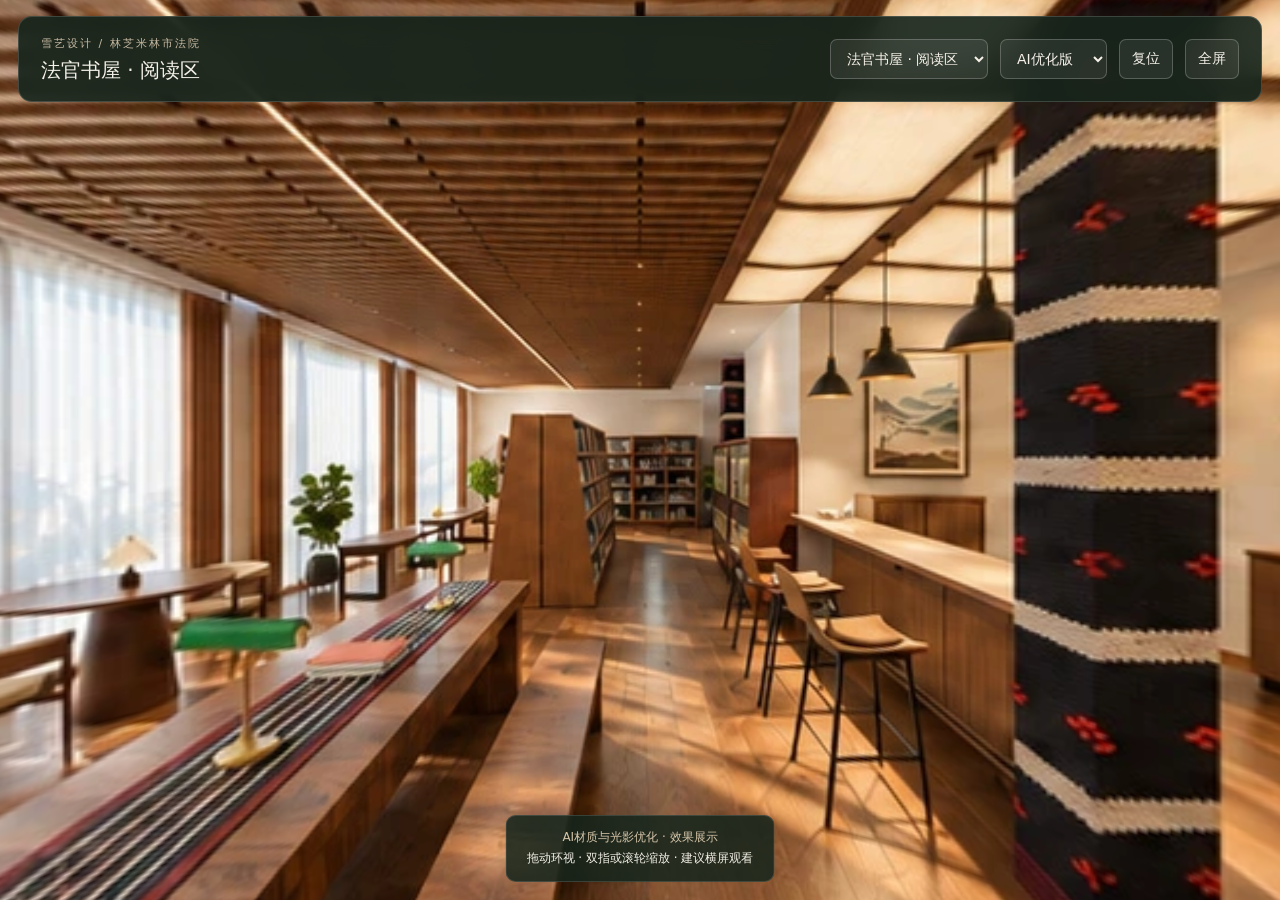
==== milin-panorama/index.html @ 1f631b71 "Add files via upload" ====
<!doctype html><html lang="zh-CN"><head><meta charset="utf-8"><meta name="viewport" content="width=device-width,initial-scale=1,viewport-fit=cover"><meta name="robots" content="noindex,nofollow"><meta name="description" content="雪艺设计｜林芝米林市法院公共空间设计方案，八个区域360度全景浏览。"><title>林芝米林市法院 · 360°空间全景｜雪艺设计</title><style>
*{box-sizing:border-box}body{margin:0;background:#17201c;color:#f3f0e7;font:14px 'Microsoft YaHei',system-ui,sans-serif}canvas{width:100vw;height:100dvh;display:block;touch-action:none;cursor:grab}canvas.drag{cursor:grabbing}header{position:fixed;top:max(16px,env(safe-area-inset-top));left:18px;right:18px;padding:17px 22px;display:flex;align-items:center;gap:12px;border:1px solid #ffffff28;border-radius:14px;background:#17251ce8;backdrop-filter:blur(16px)}.brand{flex:1}.brand small{font-size:11px;color:#c7baa3;letter-spacing:2px}h1{margin:6px 0 0;font-size:20px;font-weight:500}button,select{font:inherit;color:#f5f1e8;background:#ffffff12;border:1px solid #ffffff38;border-radius:7px;padding:10px 12px;cursor:pointer}select option{background:#26352d}button:hover{background:#ffffff28}footer{position:fixed;bottom:max(18px,env(safe-area-inset-bottom));left:50%;transform:translateX(-50%);text-align:center;padding:11px 20px;border:1px solid #ffffff22;border-radius:10px;background:#17251cdd;white-space:nowrap;font-size:12px;line-height:1.8}#detail{color:#d5c5a9}#welcome{position:fixed;inset:0;background:radial-gradient(ellipse at 50% 30%,#425346,#17211b);display:grid;place-items:center}.card{padding:36px;max-width:480px;text-align:center}.card h2{font-weight:400;font-size:27px}.card p{color:#cdd4ca;line-height:1.9}#status{color:#e4ccb0}#loading{display:none;position:fixed;top:50%;left:50%;transform:translate(-50%,-50%);padding:16px 24px;background:#17251cdd;border-radius:10px;pointer-events:none}#pick{display:none}@media(max-width:720px){header{top:max(8px,env(safe-area-inset-top));left:8px;right:8px;padding:12px;gap:8px;flex-wrap:wrap}.brand{flex-basis:100%}h1{font-size:17px}select{padding:8px;font-size:12px;min-width:0}#regions{flex:1}#quality{width:100px}button{font-size:12px;padding:8px}footer{font-size:10px;padding:8px 12px;bottom:max(10px,env(safe-area-inset-bottom))}.brand small{font-size:10px}}@media(max-height:480px){header{padding:8px 12px}.brand{flex-basis:auto}h1{font-size:15px}.brand small{font-size:9px}footer{bottom:6px;padding:4px 12px}}
</style></head><body><canvas id="screen" aria-label="拖动查看360度空间"></canvas><div id="welcome"><div class="card"><h2>走进设计空间</h2><p>林芝米林市法院 · 公共空间设计方案<br>正在载入全景，请稍候。</p><div id="status"></div><button id="retry">重新载入</button></div></div><header><div class="brand"><small>雪艺设计 / 林芝米林市法院</small><h1 id="title">360°空间全景</h1></div><select id="regions" aria-label="选择区域"></select><select id="quality" aria-label="画面版本"><option value="ai">AI优化版</option><option value="8k">8K细节版</option></select><button id="reset">复位</button><button id="full">全屏</button></header><footer><span id="detail"></span><br><span id="hint">拖动环视 · 双指或滚轮缩放 · 建议横屏观看</span></footer><input id="pick" type="file"><div id="loading">正在载入全景…</div><script>
const $=id=>document.getElementById(id),canvas=$('screen');
const gl=canvas.getContext('webgl',{alpha:false,antialias:false,preserveDrawingBuffer:true});
let yaw=0,pitch=0,fov=80,ready=false,items=[],texture=null,serial=0;
const vertex='attribute vec2 p; varying vec2 uv; void main(){uv=p;gl_Position=vec4(p,0.,1.);}';
const fragment=`precision highp float; varying vec2 uv; uniform sampler2D pano; uniform float aspect,yaw,pitch,tanFov; const float PI=3.141592653589793;
void main(){vec3 d=normalize(vec3(uv.x*aspect*tanFov,uv.y*tanFov,1.));float cp=cos(pitch),sp=sin(pitch);d=vec3(d.x,d.y*cp+d.z*sp,d.z*cp-d.y*sp);float cy=cos(yaw),sy=sin(yaw);d=vec3(d.x*cy+d.z*sy,d.y,d.z*cy-d.x*sy);vec2 st=vec2(fract(atan(d.x,d.z)/(2.*PI)+.5),.5+asin(clamp(d.y,-1.,1.))/PI);gl_FragColor=texture2D(pano,st);}`;
function compile(type,src){let s=gl.createShader(type);gl.shaderSource(s,src);gl.compileShader(s);if(!gl.getShaderParameter(s,gl.COMPILE_STATUS))throw Error(gl.getShaderInfoLog(s));return s}
let program,uniform={};
try{if(!gl)throw Error('当前浏览器未启用WebGL，请用Chrome或Edge打开。');program=gl.createProgram();gl.attachShader(program,compile(gl.VERTEX_SHADER,vertex));gl.attachShader(program,compile(gl.FRAGMENT_SHADER,fragment));gl.linkProgram(program);if(!gl.getProgramParameter(program,gl.LINK_STATUS))throw Error(gl.getProgramInfoLog(program));gl.useProgram(program);let b=gl.createBuffer();gl.bindBuffer(gl.ARRAY_BUFFER,b);gl.bufferData(gl.ARRAY_BUFFER,new Float32Array([-1,-1,1,-1,-1,1,-1,1,1,-1,1,1]),gl.STATIC_DRAW);let p=gl.getAttribLocation(program,'p');gl.enableVertexAttribArray(p);gl.vertexAttribPointer(p,2,gl.FLOAT,false,0,0);for(const k of ['pano','aspect','yaw','pitch','tanFov'])uniform[k]=gl.getUniformLocation(program,k)}catch(e){$('status').textContent=e.message}
function draw(){if(!ready||!gl)return;let ratio=Math.min(devicePixelRatio||1,2),w=Math.round(innerWidth*ratio),h=Math.round(innerHeight*ratio);if(canvas.width!==w||canvas.height!==h){canvas.width=w;canvas.height=h}gl.viewport(0,0,w,h);gl.uniform1f(uniform.aspect,w/h);gl.uniform1f(uniform.yaw,yaw);gl.uniform1f(uniform.pitch,pitch);gl.uniform1f(uniform.tanFov,Math.tan(fov*Math.PI/360));gl.uniform1i(uniform.pano,0);gl.drawArrays(gl.TRIANGLES,0,6)}
function reset(){yaw=0;pitch=0;fov=80;draw()}
function load(i){if(!items[i]||!gl)return;let ticket=++serial,item=items[i];$('loading').style.display='block';let image=new Image();image.onload=()=>{if(ticket!==serial)return;try{if(image.naturalWidth!==2*image.naturalHeight)throw Error('请选择2:1比例的360全景图。');let max=gl.getParameter(gl.MAX_TEXTURE_SIZE),src=image;if(image.naturalWidth>max){src=document.createElement('canvas');src.width=max;src.height=max/2;src.getContext('2d').drawImage(image,0,0,src.width,src.height)}if(texture)gl.deleteTexture(texture);texture=gl.createTexture();gl.bindTexture(gl.TEXTURE_2D,texture);gl.pixelStorei(gl.UNPACK_FLIP_Y_WEBGL,true);gl.texImage2D(gl.TEXTURE_2D,0,gl.RGB,gl.RGB,gl.UNSIGNED_BYTE,src);gl.texParameteri(gl.TEXTURE_2D,gl.TEXTURE_WRAP_S,gl.CLAMP_TO_EDGE);gl.texParameteri(gl.TEXTURE_2D,gl.TEXTURE_WRAP_T,gl.CLAMP_TO_EDGE);gl.texParameteri(gl.TEXTURE_2D,gl.TEXTURE_MIN_FILTER,gl.LINEAR);gl.texParameteri(gl.TEXTURE_2D,gl.TEXTURE_MAG_FILTER,gl.LINEAR);if(gl.getError()!==gl.NO_ERROR)throw Error('全景载入失败，请通过“选择图片”重新选择文件。');ready=true;$('welcome').style.display='none';$('status').textContent='';$('title').textContent=item.label;$('regions').value=String(i);reset()}catch(e){$('welcome').style.display='grid';$('status').textContent=e.message}finally{$('loading').style.display='none'}};image.onerror=()=>{$('loading').style.display='none';$('welcome').style.display='grid';$('status').textContent='图片暂未加载，请检查网络后重试。'};image.src=item.url}
function setItems(next){for(const i of items)if(i.blob)URL.revokeObjectURL(i.url);items=next;$('regions').replaceChildren(...items.map((i,n)=>{let o=document.createElement('option');o.value=n;o.textContent=i.label;return o}));if(items.length)load(0)}
$('regions').onchange=e=>load(Number(e.target.value));$('reset').onclick=reset;$('full').onclick=()=>{if(document.fullscreenElement)document.exitFullscreen();else if(document.documentElement.requestFullscreen)document.documentElement.requestFullscreen().catch(()=>{});else $('hint').textContent='可横屏浏览以获得更大视野';};
let drag=null,pointers=new Map(),pinch=null;
canvas.onpointerdown=e=>{pointers.set(e.pointerId,{x:e.clientX,y:e.clientY});canvas.setPointerCapture(e.pointerId);if(pointers.size===1)drag={x:e.clientX,y:e.clientY,yaw,pitch};else{const p=[...pointers.values()];pinch={distance:Math.hypot(p[0].x-p[1].x,p[0].y-p[1].y),fov};drag=null}canvas.classList.add('drag')};
canvas.onpointermove=e=>{if(!pointers.has(e.pointerId))return;pointers.set(e.pointerId,{x:e.clientX,y:e.clientY});if(pointers.size>1&&pinch){const p=[...pointers.values()],d=Math.hypot(p[0].x-p[1].x,p[0].y-p[1].y);fov=Math.max(35,Math.min(110,pinch.fov*pinch.distance/Math.max(d,1)))}else if(drag){yaw=drag.yaw-(e.clientX-drag.x)*.004;pitch=Math.max(-Math.PI/2+.01,Math.min(Math.PI/2-.01,drag.pitch+(e.clientY-drag.y)*.004))}draw()};
canvas.onpointerup=canvas.onpointercancel=e=>{pointers.delete(e.pointerId);drag=null;pinch=null;if(pointers.size===1){const p=[...pointers.values()][0];drag={x:p.x,y:p.y,yaw,pitch}}canvas.classList.remove('drag')};
canvas.addEventListener('wheel',e=>{e.preventDefault();fov=Math.max(35,Math.min(110,fov+e.deltaY*.04));draw()},{passive:false});
addEventListener('resize',draw);addEventListener('keydown',e=>{if(e.target.tagName==='SELECT')return;let handled=true;if(e.key==='ArrowLeft')yaw-=.08;else if(e.key==='ArrowRight')yaw+=.08;else if(e.key==='ArrowUp')pitch=Math.min(Math.PI/2-.01,pitch+.08);else if(e.key==='ArrowDown')pitch=Math.max(-Math.PI/2+.01,pitch-.08);else handled=false;if(handled){e.preventDefault();draw()}});
const catalog=[{"label": "党员活动室", "id": "01"}, {"label": "法官办公室", "id": "02"}, {"label": "法官书屋 · 阅读区", "id": "03"}, {"label": "法官书屋 · 藏书区", "id": "04"}, {"label": "休息交流区", "id": "05"}, {"label": "一体吧台区", "id": "06"}, {"label": "东侧通道", "id": "07"}, {"label": "配套储藏间", "id": "08"}];

function populate(index=2){const mode=$('quality').value;setItems(catalog.map(n=>({url:'assets/'+n.id+'-'+mode+'.webp',label:n.label})));if(index)load(index);$('detail').textContent=mode==='ai'?'AI材质与光影优化 · 效果展示':'8K渲染 · 细节查看';}
$('quality').onchange=()=>populate(Number($('regions').value)||0);
$('retry').onclick=()=>load(Number($('regions').value)||0);
populate(2);
</script></body></html>
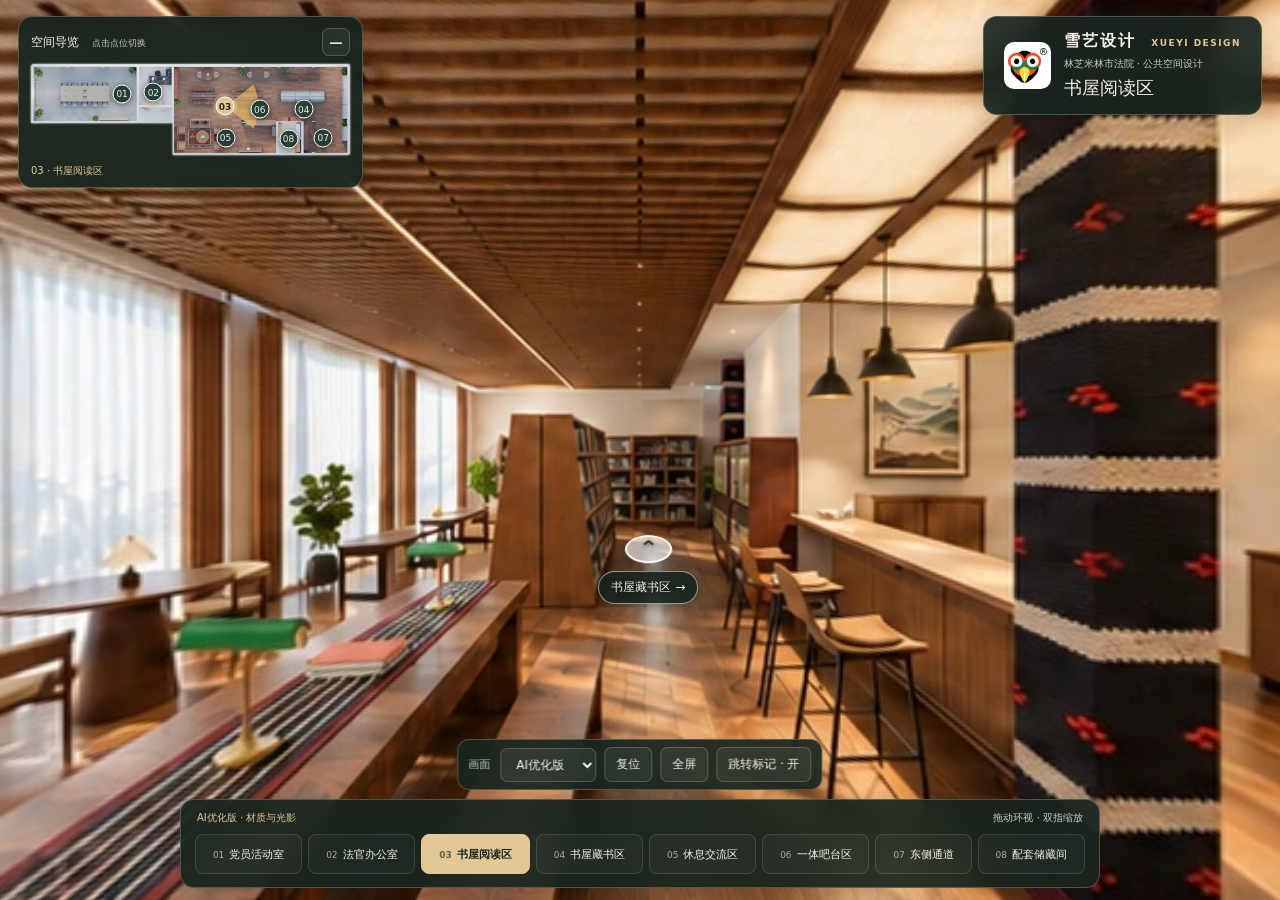
==== commit d8b971a9: "Add files via upload" ====
--- a/milin-panorama/index.html
+++ b/milin-panorama/index.html
@@ -1,30 +1,7 @@
-<!doctype html><html lang="zh-CN"><head><meta charset="utf-8"><meta name="viewport" content="width=device-width,initial-scale=1,viewport-fit=cover"><meta name="robots" content="noindex,nofollow"><meta name="description" content="雪艺设计｜林芝米林市法院公共空间设计方案，八个区域360度全景浏览。"><title>林芝米林市法院 · 360°空间全景｜雪艺设计</title><style>
-*{box-sizing:border-box}body{margin:0;background:#17201c;color:#f3f0e7;font:14px 'Microsoft YaHei',system-ui,sans-serif}canvas{width:100vw;height:100dvh;display:block;touch-action:none;cursor:grab}canvas.drag{cursor:grabbing}header{position:fixed;top:max(16px,env(safe-area-inset-top));left:18px;right:18px;padding:17px 22px;display:flex;align-items:center;gap:12px;border:1px solid #ffffff28;border-radius:14px;background:#17251ce8;backdrop-filter:blur(16px)}.brand{flex:1}.brand small{font-size:11px;color:#c7baa3;letter-spacing:2px}h1{margin:6px 0 0;font-size:20px;font-weight:500}button,select{font:inherit;color:#f5f1e8;background:#ffffff12;border:1px solid #ffffff38;border-radius:7px;padding:10px 12px;cursor:pointer}select option{background:#26352d}button:hover{background:#ffffff28}footer{position:fixed;bottom:max(18px,env(safe-area-inset-bottom));left:50%;transform:translateX(-50%);text-align:center;padding:11px 20px;border:1px solid #ffffff22;border-radius:10px;background:#17251cdd;white-space:nowrap;font-size:12px;line-height:1.8}#detail{color:#d5c5a9}#welcome{position:fixed;inset:0;background:radial-gradient(ellipse at 50% 30%,#425346,#17211b);display:grid;place-items:center}.card{padding:36px;max-width:480px;text-align:center}.card h2{font-weight:400;font-size:27px}.card p{color:#cdd4ca;line-height:1.9}#status{color:#e4ccb0}#loading{display:none;position:fixed;top:50%;left:50%;transform:translate(-50%,-50%);padding:16px 24px;background:#17251cdd;border-radius:10px;pointer-events:none}#pick{display:none}@media(max-width:720px){header{top:max(8px,env(safe-area-inset-top));left:8px;right:8px;padding:12px;gap:8px;flex-wrap:wrap}.brand{flex-basis:100%}h1{font-size:17px}select{padding:8px;font-size:12px;min-width:0}#regions{flex:1}#quality{width:100px}button{font-size:12px;padding:8px}footer{font-size:10px;padding:8px 12px;bottom:max(10px,env(safe-area-inset-bottom))}.brand small{font-size:10px}}@media(max-height:480px){header{padding:8px 12px}.brand{flex-basis:auto}h1{font-size:15px}.brand small{font-size:9px}footer{bottom:6px;padding:4px 12px}}
-</style></head><body><canvas id="screen" aria-label="拖动查看360度空间"></canvas><div id="welcome"><div class="card"><h2>走进设计空间</h2><p>林芝米林市法院 · 公共空间设计方案<br>正在载入全景，请稍候。</p><div id="status"></div><button id="retry">重新载入</button></div></div><header><div class="brand"><small>雪艺设计 / 林芝米林市法院</small><h1 id="title">360°空间全景</h1></div><select id="regions" aria-label="选择区域"></select><select id="quality" aria-label="画面版本"><option value="ai">AI优化版</option><option value="8k">8K细节版</option></select><button id="reset">复位</button><button id="full">全屏</button></header><footer><span id="detail"></span><br><span id="hint">拖动环视 · 双指或滚轮缩放 · 建议横屏观看</span></footer><input id="pick" type="file"><div id="loading">正在载入全景…</div><script>
-const $=id=>document.getElementById(id),canvas=$('screen');
-const gl=canvas.getContext('webgl',{alpha:false,antialias:false,preserveDrawingBuffer:true});
-let yaw=0,pitch=0,fov=80,ready=false,items=[],texture=null,serial=0;
-const vertex='attribute vec2 p; varying vec2 uv; void main(){uv=p;gl_Position=vec4(p,0.,1.);}';
-const fragment=`precision highp float; varying vec2 uv; uniform sampler2D pano; uniform float aspect,yaw,pitch,tanFov; const float PI=3.141592653589793;
-void main(){vec3 d=normalize(vec3(uv.x*aspect*tanFov,uv.y*tanFov,1.));float cp=cos(pitch),sp=sin(pitch);d=vec3(d.x,d.y*cp+d.z*sp,d.z*cp-d.y*sp);float cy=cos(yaw),sy=sin(yaw);d=vec3(d.x*cy+d.z*sy,d.y,d.z*cy-d.x*sy);vec2 st=vec2(fract(atan(d.x,d.z)/(2.*PI)+.5),.5+asin(clamp(d.y,-1.,1.))/PI);gl_FragColor=texture2D(pano,st);}`;
-function compile(type,src){let s=gl.createShader(type);gl.shaderSource(s,src);gl.compileShader(s);if(!gl.getShaderParameter(s,gl.COMPILE_STATUS))throw Error(gl.getShaderInfoLog(s));return s}
-let program,uniform={};
-try{if(!gl)throw Error('当前浏览器未启用WebGL，请用Chrome或Edge打开。');program=gl.createProgram();gl.attachShader(program,compile(gl.VERTEX_SHADER,vertex));gl.attachShader(program,compile(gl.FRAGMENT_SHADER,fragment));gl.linkProgram(program);if(!gl.getProgramParameter(program,gl.LINK_STATUS))throw Error(gl.getProgramInfoLog(program));gl.useProgram(program);let b=gl.createBuffer();gl.bindBuffer(gl.ARRAY_BUFFER,b);gl.bufferData(gl.ARRAY_BUFFER,new Float32Array([-1,-1,1,-1,-1,1,-1,1,1,-1,1,1]),gl.STATIC_DRAW);let p=gl.getAttribLocation(program,'p');gl.enableVertexAttribArray(p);gl.vertexAttribPointer(p,2,gl.FLOAT,false,0,0);for(const k of ['pano','aspect','yaw','pitch','tanFov'])uniform[k]=gl.getUniformLocation(program,k)}catch(e){$('status').textContent=e.message}
-function draw(){if(!ready||!gl)return;let ratio=Math.min(devicePixelRatio||1,2),w=Math.round(innerWidth*ratio),h=Math.round(innerHeight*ratio);if(canvas.width!==w||canvas.height!==h){canvas.width=w;canvas.height=h}gl.viewport(0,0,w,h);gl.uniform1f(uniform.aspect,w/h);gl.uniform1f(uniform.yaw,yaw);gl.uniform1f(uniform.pitch,pitch);gl.uniform1f(uniform.tanFov,Math.tan(fov*Math.PI/360));gl.uniform1i(uniform.pano,0);gl.drawArrays(gl.TRIANGLES,0,6)}
-function reset(){yaw=0;pitch=0;fov=80;draw()}
-function load(i){if(!items[i]||!gl)return;let ticket=++serial,item=items[i];$('loading').style.display='block';let image=new Image();image.onload=()=>{if(ticket!==serial)return;try{if(image.naturalWidth!==2*image.naturalHeight)throw Error('请选择2:1比例的360全景图。');let max=gl.getParameter(gl.MAX_TEXTURE_SIZE),src=image;if(image.naturalWidth>max){src=document.createElement('canvas');src.width=max;src.height=max/2;src.getContext('2d').drawImage(image,0,0,src.width,src.height)}if(texture)gl.deleteTexture(texture);texture=gl.createTexture();gl.bindTexture(gl.TEXTURE_2D,texture);gl.pixelStorei(gl.UNPACK_FLIP_Y_WEBGL,true);gl.texImage2D(gl.TEXTURE_2D,0,gl.RGB,gl.RGB,gl.UNSIGNED_BYTE,src);gl.texParameteri(gl.TEXTURE_2D,gl.TEXTURE_WRAP_S,gl.CLAMP_TO_EDGE);gl.texParameteri(gl.TEXTURE_2D,gl.TEXTURE_WRAP_T,gl.CLAMP_TO_EDGE);gl.texParameteri(gl.TEXTURE_2D,gl.TEXTURE_MIN_FILTER,gl.LINEAR);gl.texParameteri(gl.TEXTURE_2D,gl.TEXTURE_MAG_FILTER,gl.LINEAR);if(gl.getError()!==gl.NO_ERROR)throw Error('全景载入失败，请通过“选择图片”重新选择文件。');ready=true;$('welcome').style.display='none';$('status').textContent='';$('title').textContent=item.label;$('regions').value=String(i);reset()}catch(e){$('welcome').style.display='grid';$('status').textContent=e.message}finally{$('loading').style.display='none'}};image.onerror=()=>{$('loading').style.display='none';$('welcome').style.display='grid';$('status').textContent='图片暂未加载，请检查网络后重试。'};image.src=item.url}
-function setItems(next){for(const i of items)if(i.blob)URL.revokeObjectURL(i.url);items=next;$('regions').replaceChildren(...items.map((i,n)=>{let o=document.createElement('option');o.value=n;o.textContent=i.label;return o}));if(items.length)load(0)}
-$('regions').onchange=e=>load(Number(e.target.value));$('reset').onclick=reset;$('full').onclick=()=>{if(document.fullscreenElement)document.exitFullscreen();else if(document.documentElement.requestFullscreen)document.documentElement.requestFullscreen().catch(()=>{});else $('hint').textContent='可横屏浏览以获得更大视野';};
-let drag=null,pointers=new Map(),pinch=null;
-canvas.onpointerdown=e=>{pointers.set(e.pointerId,{x:e.clientX,y:e.clientY});canvas.setPointerCapture(e.pointerId);if(pointers.size===1)drag={x:e.clientX,y:e.clientY,yaw,pitch};else{const p=[...pointers.values()];pinch={distance:Math.hypot(p[0].x-p[1].x,p[0].y-p[1].y),fov};drag=null}canvas.classList.add('drag')};
-canvas.onpointermove=e=>{if(!pointers.has(e.pointerId))return;pointers.set(e.pointerId,{x:e.clientX,y:e.clientY});if(pointers.size>1&&pinch){const p=[...pointers.values()],d=Math.hypot(p[0].x-p[1].x,p[0].y-p[1].y);fov=Math.max(35,Math.min(110,pinch.fov*pinch.distance/Math.max(d,1)))}else if(drag){yaw=drag.yaw-(e.clientX-drag.x)*.004;pitch=Math.max(-Math.PI/2+.01,Math.min(Math.PI/2-.01,drag.pitch+(e.clientY-drag.y)*.004))}draw()};
-canvas.onpointerup=canvas.onpointercancel=e=>{pointers.delete(e.pointerId);drag=null;pinch=null;if(pointers.size===1){const p=[...pointers.values()][0];drag={x:p.x,y:p.y,yaw,pitch}}canvas.classList.remove('drag')};
-canvas.addEventListener('wheel',e=>{e.preventDefault();fov=Math.max(35,Math.min(110,fov+e.deltaY*.04));draw()},{passive:false});
-addEventListener('resize',draw);addEventListener('keydown',e=>{if(e.target.tagName==='SELECT')return;let handled=true;if(e.key==='ArrowLeft')yaw-=.08;else if(e.key==='ArrowRight')yaw+=.08;else if(e.key==='ArrowUp')pitch=Math.min(Math.PI/2-.01,pitch+.08);else if(e.key==='ArrowDown')pitch=Math.max(-Math.PI/2+.01,pitch-.08);else handled=false;if(handled){e.preventDefault();draw()}});
-const catalog=[{"label": "党员活动室", "id": "01"}, {"label": "法官办公室", "id": "02"}, {"label": "法官书屋 · 阅读区", "id": "03"}, {"label": "法官书屋 · 藏书区", "id": "04"}, {"label": "休息交流区", "id": "05"}, {"label": "一体吧台区", "id": "06"}, {"label": "东侧通道", "id": "07"}, {"label": "配套储藏间", "id": "08"}];
-
-function populate(index=2){const mode=$('quality').value;setItems(catalog.map(n=>({url:'assets/'+n.id+'-'+mode+'.webp',label:n.label})));if(index)load(index);$('detail').textContent=mode==='ai'?'AI材质与光影优化 · 效果展示':'8K渲染 · 细节查看';}
-$('quality').onchange=()=>populate(Number($('regions').value)||0);
-$('retry').onclick=()=>load(Number($('regions').value)||0);
-populate(2);
-</script></body></html>+<!doctype html><html lang="zh-CN"><head><meta charset="utf-8"><meta name="viewport" content="width=device-width,initial-scale=1,viewport-fit=cover"><meta name="robots" content="noindex,nofollow"><meta name="theme-color" content="#1c2923"><title>林芝米林市法院 · 360°空间全景｜雪艺设计</title><link rel="stylesheet" href="tour.css?v=1101b"></head><body>
+<canvas id="screen" aria-label="拖动画面环视，点击标记进入其他区域" tabindex="0"></canvas><div id="hotspots" aria-label="画面内区域跳转"></div>
+<aside id="minimap" aria-label="空间小地图"><div class="map-heading"><span>空间导览 <small>点击点位切换</small></span><button id="map-toggle" aria-label="收起小地图" aria-expanded="true">−</button></div><div id="map-content"><div id="plan"><img src="assets/floor-plan.webp" alt="设计区域真实俯瞰布局"><div id="map-points"></div></div><div id="map-caption">03 · 书屋阅读区</div></div></aside>
+<header><img class="logo" src="assets/xueyi-logo.png" alt="雪艺设计LOGO"><div><div class="studio">雪艺设计 <span>XUEYI DESIGN</span></div><p>林芝米林市法院 · 公共空间设计</p><h1 id="title">书屋阅读区</h1></div></header>
+<div id="loading" role="status" aria-live="polite">正在载入全景…</div><div id="error" role="alert" hidden><h2>全景暂未加载</h2><p id="error-message"></p><button id="retry">重新载入</button></div>
+<section id="controls" aria-label="浏览设置"><label for="quality">画面</label><select id="quality" aria-label="画面版本"><option value="ai">AI优化版</option><option value="8k">8K细节版</option></select><button id="reset">复位</button><button id="full">全屏</button><button id="hotspot-toggle" aria-pressed="true">跳转标记 · 开</button></section>
+<footer><div class="nav-heading"><span id="detail">AI材质与光影优化</span><span>拖动环视 · 双指缩放</span></div><nav id="region-nav" aria-label="选择区域"></nav></footer><script src="tour-data.js?v=1101b"></script><script src="tour.js?v=1101b"></script></body></html>
--- a/milin-panorama/tour.css
+++ b/milin-panorama/tour.css
@@ -0,0 +1,8 @@
+:root{color-scheme:dark;--glass:#17251ee8;--border:#e5e1cc40;--gold:#e3c795;--ivory:#f5f1e7}*{box-sizing:border-box}body{margin:0;background:#17201c;color:var(--ivory);font:14px 'Microsoft YaHei',system-ui,sans-serif;overflow:hidden}button,select{font:inherit;cursor:pointer}button:focus-visible,select:focus-visible{outline:3px solid #efce91;outline-offset:3px}button{color:inherit}#screen{display:block;width:100vw;height:100dvh;touch-action:none;cursor:grab}#screen.drag{cursor:grabbing}header,#minimap,#controls,footer{position:fixed;z-index:4;border:1px solid var(--border);background:var(--glass);backdrop-filter:blur(15px);box-shadow:0 8px 32px #0002}
+header{top:max(16px,env(safe-area-inset-top));right:18px;display:flex;gap:13px;align-items:center;padding:14px 20px;border-radius:14px;max-width:calc(100% - 400px)}.logo{width:47px;height:47px;object-fit:contain;background:#fff;border-radius:10px;padding:4px}.studio{font-weight:650;font-size:16px;letter-spacing:2px}.studio span{font-size:9px;color:var(--gold);letter-spacing:1.5px;margin-left:8px}header p{font-size:10px;color:#c7cec6;margin:5px 0}h1{font-size:18px;font-weight:500;margin:3px 0 0}
+#minimap{left:18px;top:max(16px,env(safe-area-inset-top));width:345px;padding:11px 12px 9px;border-radius:14px}.map-heading{display:flex;justify-content:space-between;align-items:center;gap:10px;font-size:12px}.map-heading small{font-size:9px;color:#c5cabc;margin-left:9px}#map-toggle{padding:0;width:28px;height:28px;border:1px solid #ffffff30;border-radius:7px;background:#ffffff0e;font-size:19px}#map-content{padding-top:8px}#plan{position:relative;width:100%;line-height:0}#plan>img{display:block;width:100%;height:auto;filter:drop-shadow(0 0 1px white)}#map-caption{margin-top:9px;font-size:10px;color:var(--gold)}#map-points{position:absolute;inset:0}.map-point{position:absolute;transform:translate(-50%,-50%);width:29px;height:29px;padding:0;background:none;border:0;display:grid;place-items:center;isolation:isolate}.map-point span{font-size:9px;display:grid;place-items:center;width:19px;height:19px;background:#263e35;border:1.5px solid #fff;border-radius:50%;box-shadow:0 1px 6px #0008;position:relative;z-index:2}.map-point.active span{background:var(--gold);color:#202820;font-weight:750;box-shadow:0 0 0 3px #f1d2993a}.map-point svg{display:none;position:absolute;width:64px;height:64px;overflow:visible;z-index:1;pointer-events:none}.map-point.active svg{display:block}
+#hotspots{position:fixed;inset:0;pointer-events:none;z-index:2}.hotspot{position:absolute;transform:translate(-50%,-50%);display:flex;flex-direction:column;align-items:center;gap:7px;pointer-events:auto;background:none;border:0;padding:8px;white-space:nowrap;text-shadow:0 1px 5px #0009}.hotspot b{width:47px;height:32px;display:grid;place-items:center;transform:perspective(90px) rotateX(30deg);background:#fff9;border:2px solid #fff;border-radius:50%;color:#294137;font-size:24px;box-shadow:0 3px 16px #0004}.hotspot span{background:#17251ee8;padding:7px 12px;border:1px solid #ffffff85;border-radius:20px;font-size:12px;box-shadow:0 2px 12px #0004}.hotspot:hover span,.hotspot:focus-visible span{background:#e3c795;color:#1e3026;text-shadow:none}.hotspot[hidden]{display:none}
+#controls{bottom:110px;left:50%;transform:translateX(-50%);display:flex;align-items:center;gap:8px;padding:7px 10px;border-radius:12px;white-space:nowrap}#controls label{font-size:11px;color:#c3c9bd;margin-right:2px}#controls button,#quality{background:#ffffff10;border:1px solid #ffffff30;border-radius:7px;padding:8px 11px;color:var(--ivory);font-size:12px}select option{background:#26352d}footer{bottom:max(12px,env(safe-area-inset-bottom));left:50%;transform:translateX(-50%);width:min(920px,calc(100% - 36px));padding:11px 14px;border-radius:14px}.nav-heading{display:flex;justify-content:space-between;gap:12px;color:#c9d0c4;font-size:10px;margin:0 2px 9px}#detail{color:var(--gold)}#region-nav{display:flex;gap:6px;overflow-x:auto;scrollbar-width:thin;scrollbar-color:#ffffff40 transparent;padding-bottom:2px}#region-nav button{flex:1 0 auto;border:1px solid #ffffff20;background:#ffffff08;border-radius:8px;padding:11px 10px;font-size:11px;min-height:40px}#region-nav button.active{background:#e3c795;color:#17251e;border-color:#e3c795;font-weight:600}#region-nav em{font-style:normal;opacity:.65;font-size:9px;margin-right:5px}
+#loading{position:fixed;top:50%;left:50%;transform:translate(-50%,-50%);z-index:10;background:var(--glass);border:1px solid var(--border);padding:14px 24px;border-radius:10px;pointer-events:none}#loading[hidden]{display:none}#error{position:fixed;inset:35% max(20px,calc(50% - 230px)) auto;z-index:12;padding:24px;background:#18291df2;border:1px solid var(--border);border-radius:14px;text-align:center}#error p{line-height:1.8;color:#d1d5c7}#retry{padding:10px 18px;border:1px solid #fff8;border-radius:8px;background:#ffffff20}
+@media(max-width:720px){#minimap{left:8px;top:max(8px,env(safe-area-inset-top));width:46vw;max-width:270px;padding:7px 8px;border-radius:10px}.map-heading{font-size:10px}.map-heading small{display:none}#map-toggle{width:25px;height:25px}#map-content{padding-top:6px}#map-caption{font-size:9px;margin-top:6px}.map-point{width:26px;height:26px}.map-point span{width:16px;height:16px;font-size:8px;border-width:1px}.map-point svg{width:45px;height:45px}header{right:8px;top:max(8px,env(safe-area-inset-top));width:calc(54vw - 24px);max-width:none;padding:9px;gap:7px;border-radius:10px}.logo{width:33px;height:33px;border-radius:6px;padding:2px}.studio{font-size:12px;letter-spacing:1px}.studio span{display:none}header p{font-size:8px;line-height:1.4;margin:4px 0}h1{font-size:12px}footer{bottom:max(8px,env(safe-area-inset-bottom));width:calc(100% - 16px);padding:9px;border-radius:10px}.nav-heading{font-size:9px;gap:6px}#region-nav button{padding:9px 10px;min-height:38px}#controls{bottom:104px;padding:6px;gap:5px;max-width:calc(100% - 16px)}#controls label{display:none}#controls button,#quality{font-size:10px;padding:8px}.hotspot b{width:38px;height:27px;font-size:20px}.hotspot span{font-size:10px;padding:6px 9px}}
+@media(max-height:500px){#minimap{width:230px;top:8px}header{top:8px;padding:7px 12px}.logo{width:32px;height:32px}header p{display:none}h1{font-size:14px}.studio{font-size:13px}footer{bottom:6px;padding:7px 10px}.nav-heading{display:none}#region-nav button{padding:7px 10px;min-height:32px}#controls{bottom:63px;padding:4px 7px}.hotspot{gap:3px}}
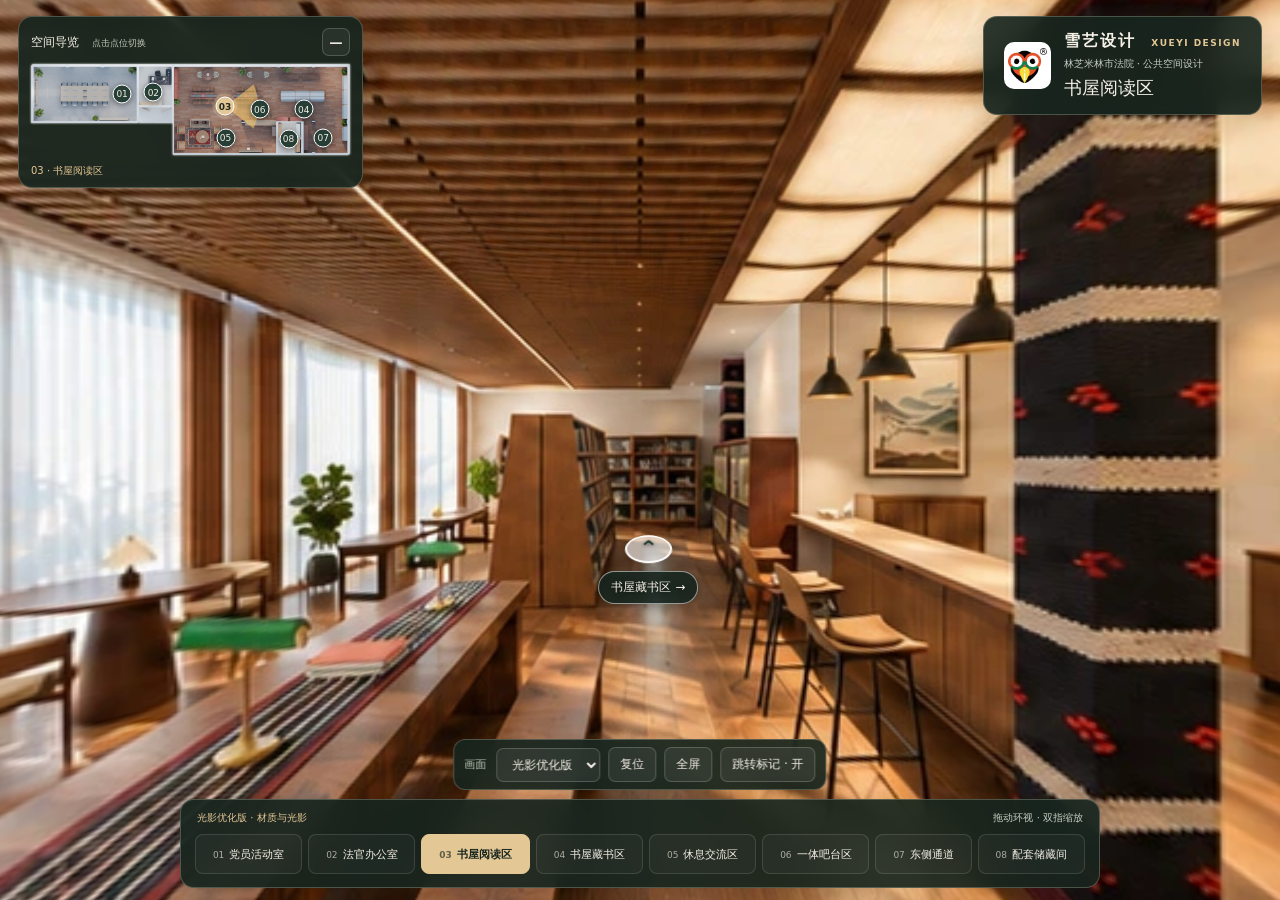
==== commit 91cc3895: "Add files via upload" ====
--- a/milin-panorama/index.html
+++ b/milin-panorama/index.html
@@ -3,5 +3,5 @@
 <aside id="minimap" aria-label="空间小地图"><div class="map-heading"><span>空间导览 <small>点击点位切换</small></span><button id="map-toggle" aria-label="收起小地图" aria-expanded="true">−</button></div><div id="map-content"><div id="plan"><img src="assets/floor-plan.webp" alt="设计区域真实俯瞰布局"><div id="map-points"></div></div><div id="map-caption">03 · 书屋阅读区</div></div></aside>
 <header><img class="logo" src="assets/xueyi-logo.png" alt="雪艺设计LOGO"><div><div class="studio">雪艺设计 <span>XUEYI DESIGN</span></div><p>林芝米林市法院 · 公共空间设计</p><h1 id="title">书屋阅读区</h1></div></header>
 <div id="loading" role="status" aria-live="polite">正在载入全景…</div><div id="error" role="alert" hidden><h2>全景暂未加载</h2><p id="error-message"></p><button id="retry">重新载入</button></div>
-<section id="controls" aria-label="浏览设置"><label for="quality">画面</label><select id="quality" aria-label="画面版本"><option value="ai">AI优化版</option><option value="8k">8K细节版</option></select><button id="reset">复位</button><button id="full">全屏</button><button id="hotspot-toggle" aria-pressed="true">跳转标记 · 开</button></section>
-<footer><div class="nav-heading"><span id="detail">AI材质与光影优化</span><span>拖动环视 · 双指缩放</span></div><nav id="region-nav" aria-label="选择区域"></nav></footer><script src="tour-data.js?v=1101b"></script><script src="tour.js?v=1101b"></script></body></html>
+<section id="controls" aria-label="浏览设置"><label for="quality">画面</label><select id="quality" aria-label="画面版本"><option value="ai">光影优化版</option><option value="8k">8K细节版</option></select><button id="reset">复位</button><button id="full">全屏</button><button id="hotspot-toggle" aria-pressed="true">跳转标记 · 开</button></section>
+<footer><div class="nav-heading"><span id="detail">光影优化版 · 材质与光影</span><span>拖动环视 · 双指缩放</span></div><nav id="region-nav" aria-label="选择区域"></nav></footer><script src="tour-data.js?v=1101b"></script><script src="tour.js?v=1101c"></script></body></html>
